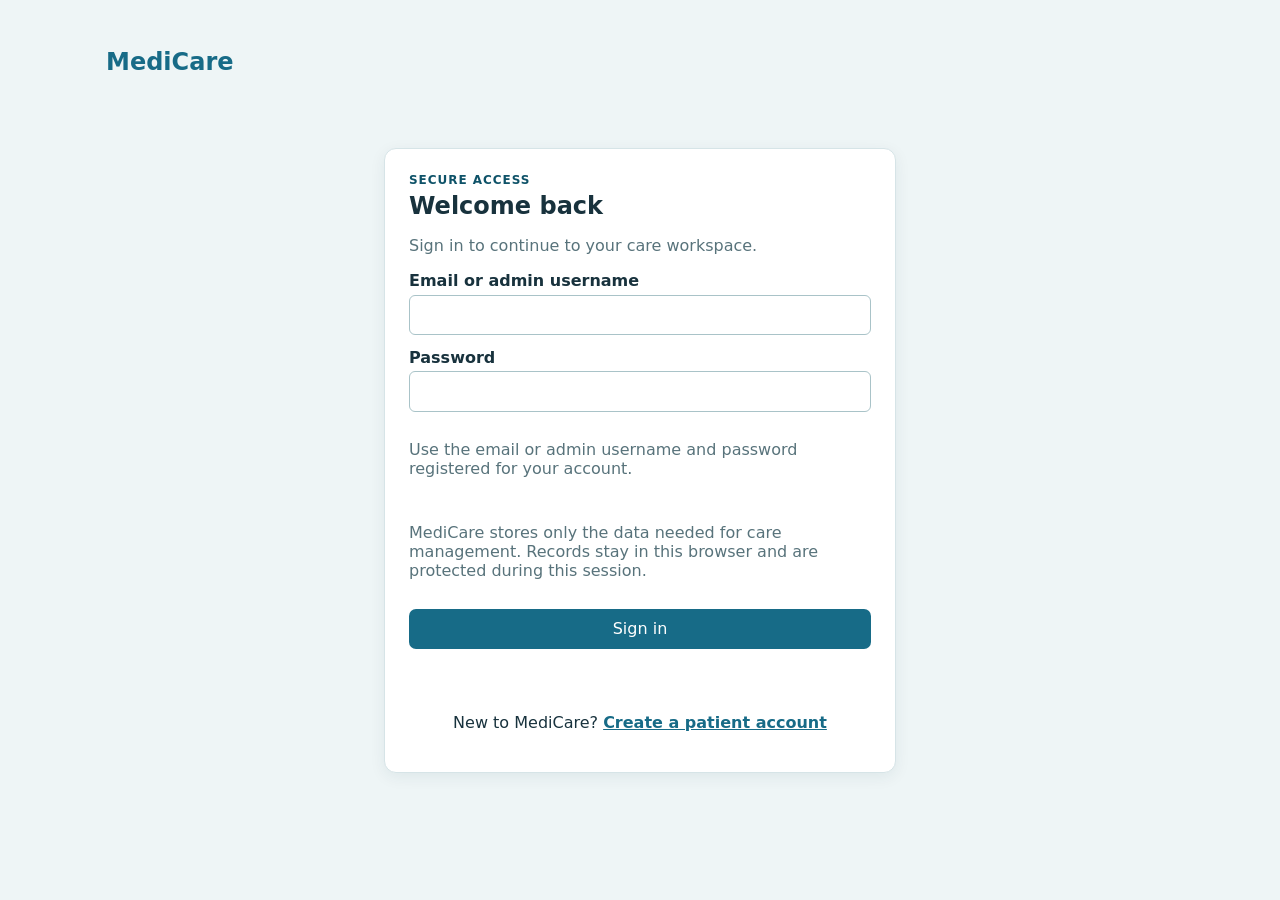
==== dashboard.html @ 5010ffb0 "Add files via upload" ====
<!doctype html>
<!-- Role templates are rendered into the workspace after sign-in. -->
<html lang="en">
<head>
  <meta charset="utf-8">
  <meta name="viewport" content="width=device-width, initial-scale=1">
  <meta name="theme-color" content="#176b87">
  <link rel="manifest" href="manifest.json">
  <link rel="stylesheet" href="styles.css?v=20261107-patient-sections">
  <title>MediCare</title>
</head>
<body>
  <header class="site-header">
    <div>
      <p class="eyebrow">CST2572 assessment</p>
      <h1>MediCare</h1>
      <p>Offline-ready patient records and appointment management.</p>
    </div>
    <div class="header-actions">
      <a class="header-link" href="index.html">Home</a>
      <span id="signed-in-as" class="status"></span>
      <button id="logout-button" type="button" class="secondary">Log out</button>
      <span id="connection-status" class="status">Checking connection...</span>
    </div>
  </header>

  <main>
    <section id="workspace-card" class="card">
      <div class="section-heading">
        <div>
          <p class="eyebrow">Your MediCare workspace</p>
          <h2 id="dashboard-welcome">Welcome</h2>
        </div>
        <span id="record-count" class="muted"></span>
      </div>
      <div id="workspace"></div>
    </section>
  </main>

  <template id="patient-template">
    <nav class="admin-tabs patient-tabs" aria-label="Patient sections">
      <button type="button" class="admin-tab active" data-patient-section="personal">Personal information</button>
      <button type="button" class="admin-tab" data-patient-section="care">Request care</button>
      <button type="button" class="admin-tab" data-patient-section="appointments">My appointments</button>
      <button type="button" class="admin-tab" data-patient-section="medicines">My medicines</button>
      <button type="button" class="admin-tab" data-patient-section="requests">My requests</button>
      <button type="button" class="admin-tab" data-patient-section="notes">Medical notes</button>
    </nav>

    <section class="patient-panel card" data-patient-panel="personal">
      <h3 id="patient-welcome">Personal information</h3>
      <div id="patient-details" class="details-grid"></div>
    </section>

    <section class="patient-panel card" data-patient-panel="care" hidden>
      <h3>Request care</h3>
      <p id="patient-request-message" class="message" aria-live="polite"></p>
      <div class="grid two-column">
        <div>
        <h4>Book an appointment</h4>
        <form id="appointment-form" class="stack">
          <label>Doctor <input id="patient-doctor" name="doctorName" type="search" list="patient-doctor-options" placeholder="Search and choose a doctor" autocomplete="off" required><datalist id="patient-doctor-options"></datalist><input name="doctorId" type="hidden"></label>
          <label>Date and time <input name="scheduledAt" type="datetime-local" required></label>
          <button type="submit">Book appointment</button>
        </form>
        </div>
        <div>
        <h4>Request a prescription</h4>
        <form id="prescription-request-form" class="stack">
          <label>Medicine <input id="request-medicine" name="medicineName" type="search" list="request-medicine-options" placeholder="Search and choose a medicine" autocomplete="off" required><datalist id="request-medicine-options"></datalist><input name="medicineId" type="hidden"></label>
          <label>Reason <textarea name="reason" required maxlength="300" placeholder="Explain why you need this medicine"></textarea></label>
          <button type="submit">Request prescription</button>
        </form>
        </div>
      </div>
    </section>

    <section class="patient-panel card" data-patient-panel="appointments" hidden>
      <h3>My appointments</h3>
      <div id="patient-appointments" class="list"></div>
    </section>

    <section class="patient-panel card" data-patient-panel="medicines" hidden>
      <h3>My medicines</h3>
      <div id="patient-medicines" class="list"></div>
    </section>

    <section class="patient-panel card" data-patient-panel="requests" hidden>
      <h3>My requests</h3>
      <div class="grid two-column">
        <div>
        <h4>Appointment requests</h4>
        <div id="patient-appointment-requests" class="list"></div>
        </div>
        <div>
        <h4>Prescription requests</h4>
        <div id="patient-prescription-requests" class="list"></div>
        </div>
      </div>
    </section>

    <section class="patient-panel card" data-patient-panel="notes" hidden>
      <h3>Medical notes</h3>
      <div id="patient-notes" class="list"></div>
    </section>
  </template>

  <template id="admin-template">
    <nav class="admin-tabs" aria-label="Administration sections">
      <button type="button" class="admin-tab active" data-admin-section="patients">Patients</button>
      <button type="button" class="admin-tab" data-admin-section="doctors">Doctor management</button>
      <button type="button" class="admin-tab" data-admin-section="activity">Login activity</button>
    </nav>
    <section class="admin-panel" data-admin-panel="patients">
      <h3>Patient management</h3>
      <div id="patient-list-view">
        <button id="add-patient" type="button">Add a new patient</button>
        <label>Search patients
          <input id="admin-patient-search" type="search" list="admin-patient-suggestions" placeholder="Type a patient's name">
          <datalist id="admin-patient-suggestions"></datalist>
        </label>
        <div id="admin-patients" class="list"></div>
      </div>
      <form id="patient-form" class="stack patient-form" hidden>
        <h4 id="patient-form-heading">Add a new patient</h4>
        <input type="hidden" name="id">
        <label>Name <input name="name" required maxlength="80"></label>
        <label>Address <input name="address" required maxlength="160"></label>
        <label>Telephone <input name="telephone" required pattern="[0-9]{7,20}"></label>
        <label>Date of birth <input name="dateOfBirth" type="date" required></label>
        <label>NHS number <input name="nhsNumber" required pattern="[0-9]{10}"></label>
        <button type="submit">Save patient</button>
      </form>
      <p id="admin-message" class="message" aria-live="polite"></p>
    </section>
    <section class="admin-panel" data-admin-panel="doctors" hidden>
      <h3>Doctor management</h3>
      <div id="doctor-list-view">
        <button id="add-doctor" type="button">Add a new doctor</button>
        <label>Search doctors
          <input id="admin-doctor-search" type="search" list="admin-doctor-suggestions" placeholder="Type a doctor's name">
          <datalist id="admin-doctor-suggestions"></datalist>
        </label>
        <div id="admin-doctors" class="list"></div>
      </div>
      <form id="doctor-form" class="grid patient-form" hidden>
        <h4 id="doctor-form-heading">Add a new doctor</h4>
        <input type="hidden" name="id">
        <label>Name <input name="name" required maxlength="80"></label>
        <label>Email <input name="email" type="email" required maxlength="120"></label>
        <label>Specialty <input name="specialty" required maxlength="80"></label>
        <label>Password <input id="doctor-password" name="password" type="password" minlength="12"></label>
        <label>Confirm password <input id="doctor-confirm-password" name="confirmPassword" type="password" minlength="12"></label>
        <button id="doctor-show-password" type="button" class="secondary">Show password</button>
        <button type="submit">Save doctor</button>
      </form>
      <p id="doctor-message" class="message" aria-live="polite"></p>
    </section>
    <section class="admin-panel" data-admin-panel="activity" hidden>
      <h3>Login activity</h3>
      <p class="muted">Recent sign-ins recorded in this browser.</p>
      <div id="admin-login-activity" class="list"></div>
    </section>
  </template>

  <template id="doctor-template">
    <nav class="admin-tabs doctor-tabs" aria-label="Doctor sections">
      <button type="button" class="admin-tab active" data-doctor-section="requests">My requests</button>
      <button type="button" class="admin-tab" data-doctor-section="records">Patient records</button>
    </nav>
    <section class="doctor-panel card" data-doctor-panel="requests">
      <h3>Requests for you</h3>
      <div id="doctor-appointment-requests" class="list"></div>
    </section>
    <section class="doctor-panel card" data-doctor-panel="records" hidden>
      <h3>Patient records</h3>
      <p class="muted">Choose a patient before adding medical records. Entries are saved under your doctor account.</p>
      <div class="grid two-column form-spacing">
        <label>Patient <input id="doctor-patient" type="search" list="doctor-patient-options" placeholder="Search and choose a patient" autocomplete="off" required><datalist id="doctor-patient-options"></datalist><input id="doctor-patient-id" type="hidden"></label>
      </div>
      <p id="doctor-message" class="message" aria-live="polite"></p>
      <div class="grid two-column">
        <div>
          <h3>Add clinical history / note</h3>
          <form id="note-form" class="stack">
            <label>Clinical note <textarea id="note-text" required maxlength="500"></textarea></label>
            <button type="submit">Save medical note</button>
          </form>
        </div>
        <div>
          <h3>Add medicine / treatment</h3>
          <form id="prescription-form" class="stack">
            <label>Medicine <input id="medicine-options" type="search" list="doctor-medicine-options" placeholder="Search and choose a medicine" autocomplete="off" required><datalist id="doctor-medicine-options"></datalist><input id="medicine-id" type="hidden"></label>
            <label>Treatment instructions <input id="medicine-instructions" required maxlength="200"></label>
            <button type="submit">Save prescription</button>
          </form>
        </div>
      </div>
      <h3>Patient medical history</h3>
      <div id="doctor-history" class="list"></div>
      <h3>Medical notes</h3>
      <div id="doctor-notes" class="list"></div>
      <h3>Prescriptions and treatments</h3>
      <div id="doctor-prescriptions" class="list"></div>
    </section>
  </template>

  <script type="module" src="app.js?v=20261107-audit-cleanup"></script>
</body>
</html>
---- styles.css ----
:root { color-scheme: light; font-family: system-ui, sans-serif; color: #18323d; background: #eef5f6; }
/* Shared layout rules keep the public and authenticated pages consistent. */
* { box-sizing: border-box; }
body { margin: 0; }
.site-header { display: flex; justify-content: space-between; gap: 1rem; align-items: center; padding: .7rem max(1rem, calc((100% - 1100px) / 2)); color: white; background: #176b87; }
.header-actions { display: flex; align-items: center; gap: 1rem; }
.header-link { color: white; font-weight: 700; }
main { max-width: 1100px; margin: 2rem auto; padding: 0 1rem; }
.card { background: white; border: 1px solid #d6e4e7; border-radius: 12px; padding: 1.5rem; margin-bottom: 1.5rem; box-shadow: 0 4px 16px #153b4512; }
.hero { display: grid; grid-template-columns: minmax(0, 1.2fr) minmax(280px, .8fr); gap: 2rem; align-items: center; padding: 2.5rem; background: linear-gradient(135deg, #e8f6f5, #d6edf0); color: #18323d; }
.hero h2 { max-width: 620px; font-size: clamp(1.8rem, 4vw, 3rem); margin-bottom: .8rem; }
.hero-copy { max-width: 620px; line-height: 1.6; }
.hero-eyebrow { color: #176b87; }
.button-link { display: inline-block; margin-top: .8rem; padding: .7rem 1rem; border-radius: 7px; color: #176b87; background: white; font-weight: 700; text-decoration: none; }
.feature-grid { display: grid; gap: .8rem; }
.feature-card { display: grid; gap: .3rem; padding: 1rem; border: 1px solid #ffffff44; border-radius: 9px; background: #ffffff18; }
.feature-card span { font-size: .9rem; line-height: 1.4; color: #e4f7fa; }
.section-heading, .form-actions { display: flex; justify-content: space-between; align-items: center; gap: 1rem; }
.eyebrow { margin: 0 0 .3rem; color: #0e5268; text-transform: uppercase; letter-spacing: .08em; font-size: .75rem; font-weight: 700; }
h1, h2, h3 { margin-top: 0; }
h1 { margin-bottom: .2rem; }
.status { padding: .4rem .7rem; border-radius: 999px; background: #ffffff2b; white-space: nowrap; }
.status.offline { background: #8f351e; }
.role-tabs { display: flex; gap: .5rem; margin: 1.5rem 0; border-bottom: 1px solid #d6e4e7; }
button { border: 0; border-radius: 7px; padding: .65rem 1rem; color: white; background: #176b87; cursor: pointer; font: inherit; }
button:hover { background: #0e5268; }
button.secondary, .role-tab { color: #176b87; background: #e2f0f2; }
.role-tab.active { color: white; background: #176b87; }
.admin-tabs { display: flex; flex-wrap: wrap; gap: .5rem; margin: 1rem 0 1.5rem; border-bottom: 1px solid #d6e4e7; padding-bottom: .75rem; }
.admin-tab.active { color: white; background: #176b87; }
.grid { display: grid; gap: 1rem; }
.two-column { grid-template-columns: repeat(auto-fit, minmax(250px, 1fr)); }
.patient-form { margin-bottom: 1.5rem; max-width: 34rem; }
.stack { display: grid; gap: .8rem; }
label { display: grid; gap: .3rem; font-weight: 600; }
input, textarea, select { width: 100%; padding: .6rem; border: 1px solid #a9c3c8; border-radius: 6px; font: inherit; }
textarea { min-height: 100px; resize: vertical; }
.list { display: grid; gap: .6rem; }
.list-item { padding: .8rem; border: 1px solid #d6e4e7; border-radius: 7px; background: #f8fbfb; }
.list-item p { margin: .2rem 0; }
.muted { color: #58737b; }
.patient-summary { margin-top: 1rem; }
.patient-dashboard { background: transparent; border: 0; box-shadow: none; padding: 0; }
.patient-tabs { margin-top: 0; }
.patient-panel { margin-bottom: 1rem; }
.patient-panel h4 { margin-top: 0; }
.details-grid { display: grid; grid-template-columns: repeat(auto-fit, minmax(160px, 1fr)); gap: 1rem; }
dt { color: #58737b; font-size: .85rem; }
dd { margin: .2rem 0 0; font-weight: 600; }
small { font-size: .8rem; }
@media (max-width: 700px) { .hero { grid-template-columns: 1fr; } }
@media (max-width: 600px) { .site-header { display: block; } .header-actions { display: block; } .header-link, .status { display: inline-block; margin-top: 1rem; } }

/* Keep record details easy to scan. */
.message { color: #176b87; min-height: 1.5rem; font-weight: 600; }
.form-spacing { margin-bottom: 1.5rem; }
#doctor-history, #doctor-notes, #doctor-prescriptions { margin-bottom: 1.5rem; }
.list-item button { margin-top: .5rem; margin-right: .3rem; }
.list-item small { display: block; margin-top: .25rem; }
.record-details { padding: .8rem 1rem; }
.record-details summary { cursor: pointer; font-weight: 700; }
.record-details summary::marker { color: #176b87; }
.record-details[open] { background: white; }
.record-details p { line-height: 1.5; }
.appointment-time { font-size: 1.05rem; font-weight: 600; }
main[hidden], #login-panel[hidden], .site-header[hidden] {
  display: none;
}
[hidden] {
  display: none !important;
}

.auth-panel {
  max-width: 32rem;
  margin: 3rem auto;
}

.auth-layout { max-width: 36rem; margin: 0 auto; padding: 3rem 1rem; }
.brand-link { display: inline-block; margin-bottom: 1.5rem; color: #176b87; font-size: 1.5rem; font-weight: 800; text-decoration: none; }
.public-page main { max-width: 1100px; }
.public-page .site-header { margin-bottom: 2rem; }
.landing-hero { min-height: 420px; }
.hero-actions { display: flex; align-items: center; gap: 1rem; margin-top: 1.2rem; }
.button-link.compact { margin-top: 0; }
.site-header h1 { font-size: 1.5rem; }
.site-header .button-link { padding: .5rem .75rem; }
.text-link { color: white; font-weight: 700; }
.public-page .text-link { color: #176b87; }
.primary-action { color: white; background: #176b87; }
.primary-action:hover { background: #0e5268; }
.three-column { grid-template-columns: repeat(auto-fit, minmax(210px, 1fr)); }
.step-number { color: #176b87; font-weight: 800; letter-spacing: .08em; }
.public-footer { padding: 1.5rem; color: #58737b; text-align: center; }
.hero-preview { padding: 1.25rem; border: 1px solid #ffffff3d; border-radius: 16px; background: #062f3c66; box-shadow: 0 18px 40px #062f3c33; }
.preview-topline, .preview-note { display: flex; align-items: center; gap: .5rem; font-size: .8rem; color: #d7f4f6; }
.preview-status { margin-left: auto; padding: .2rem .5rem; border-radius: 999px; color: #d8f8e8; background: #2e9b6b66; }
.preview-dot { width: .55rem; height: .55rem; border-radius: 50%; background: #72ddb0; }
.preview-welcome { margin: 2rem 0 1rem; font-size: 1.35rem; font-weight: 700; }
.preview-grid { display: grid; grid-template-columns: 1fr 1fr; gap: .7rem; }
.preview-card { display: grid; gap: .35rem; padding: .85rem; border-radius: 10px; background: #ffffffeb; color: #18323d; }
.preview-card span, .preview-card small { color: #58737b; }
.preview-note { margin-top: 1rem; }
.preview-note span { display: grid; width: 1.3rem; height: 1.3rem; place-items: center; border-radius: 50%; color: #176b87; background: #d9f3f2; font-weight: 800; }
.landing-section { margin: 3rem 0; }
.landing-section-heading { margin-bottom: 1.25rem; }
.landing-section-heading h2 { margin-bottom: 0; }
.service-card { display: flex; flex-direction: column; min-height: 245px; margin-bottom: 0; }
.service-card h3 { margin: .9rem 0 .4rem; }
.service-card p { margin-top: 0; line-height: 1.55; }
.service-card a { margin-top: auto; color: #176b87; font-weight: 700; text-decoration: none; }
.service-icon { display: grid; width: 2.4rem; height: 2.4rem; place-items: center; border-radius: 9px; color: white; background: #176b87; font-size: .8rem; font-weight: 800; }
.workflow-card { padding: 2rem; }
.workflow-steps { display: grid; grid-template-columns: repeat(3, 1fr); gap: 2rem; }
.workflow-steps article { position: relative; }
.workflow-steps article:not(:last-child)::after { position: absolute; top: .65rem; right: -1.25rem; width: 2rem; height: 1px; background: #c2dadd; content: ""; }
.workflow-steps h3 { margin: .7rem 0 .4rem; }
.workflow-steps p { margin: 0; line-height: 1.5; }
.privacy-strip { display: flex; justify-content: center; flex-wrap: wrap; gap: .5rem 1rem; margin: 2rem auto; padding: 1rem; border: 1px solid #d6e4e7; border-radius: 10px; color: #58737b; background: #f8fbfb; text-align: center; }
.privacy-strip strong { color: #18323d; }
.contact-prompt { display: flex; justify-content: center; flex-wrap: wrap; gap: .5rem 1rem; margin: 1rem auto 2.5rem; color: #58737b; text-align: center; }
.contact-prompt strong { color: #176b87; }
.public-page .landing-section { max-width: 1000px; margin-right: auto; margin-left: auto; }
.public-page .service-card { border-top: 4px solid #176b87; box-shadow: 0 8px 24px #153b4512; }
.info-section { max-width: 1000px; margin: 3rem auto; }
.info-grid { display: grid; grid-template-columns: repeat(3, 1fr); gap: 1rem; }
.info-item { display: flex; gap: .8rem; padding: 1.15rem; border: 1px solid #d6e4e7; border-radius: 10px; background: white; }
.info-item h3 { margin: 0 0 .4rem; font-size: 1rem; }
.info-item p { margin: 0; line-height: 1.5; }
.info-mark { display: grid; flex: 0 0 1.8rem; width: 1.8rem; height: 1.8rem; place-items: center; border-radius: 50%; color: white; background: #176b87; font-weight: 800; }
.auth-switch { margin-top: 1.5rem; text-align: center; }
.auth-switch a { color: #176b87; font-weight: 700; }

.checkbox-label {
  display: flex;
  gap: 0.5rem;
  align-items: flex-start;
}
.checkbox-label input {
  width: auto;
  flex: 0 0 auto;
  margin-top: 0.2rem;
}
@media (max-width: 700px) { .workflow-steps { grid-template-columns: 1fr; gap: 1.25rem; } .workflow-steps article:not(:last-child)::after { display: none; } }
@media (max-width: 700px) { .info-grid { grid-template-columns: 1fr; } }
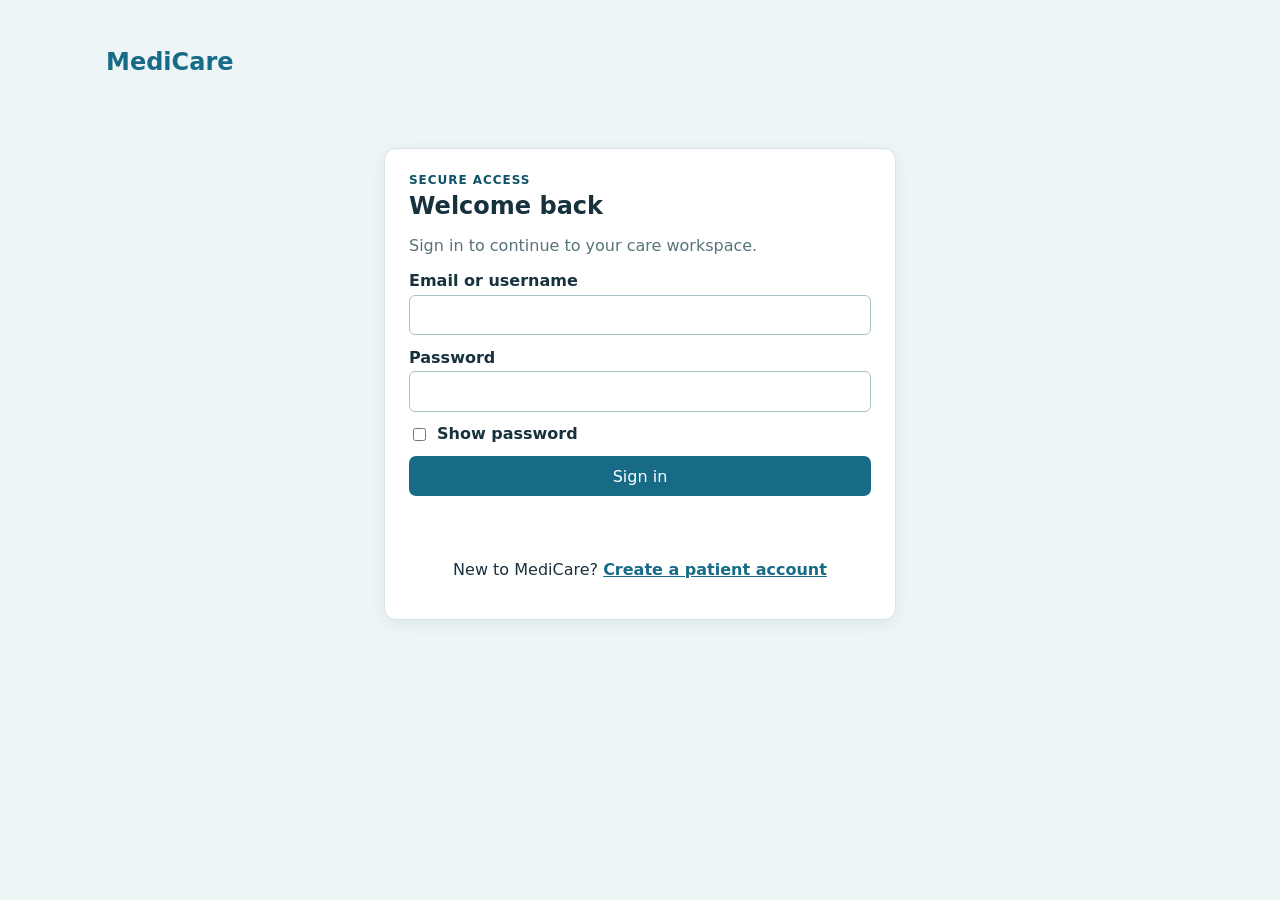
==== commit d3e84731: "Add files via upload" ====
--- a/dashboard.html
+++ b/dashboard.html
@@ -6,24 +6,23 @@
   <meta name="viewport" content="width=device-width, initial-scale=1">
   <meta name="theme-color" content="#176b87">
   <link rel="manifest" href="manifest.json">
-  <link rel="stylesheet" href="styles.css?v=20261107-patient-sections">
+  <link rel="stylesheet" href="styles.css?v=20261107-account-header">
   <title>MediCare</title>
 </head>
 <body>
+  <!-- The dashboard header stays visible while role content changes below. -->
   <header class="site-header">
     <div>
-      <p class="eyebrow">CST2572 assessment</p>
       <h1>MediCare</h1>
-      <p>Offline-ready patient records and appointment management.</p>
     </div>
-    <div class="header-actions">
+    <nav class="header-actions" aria-label="Account navigation">
       <a class="header-link" href="index.html">Home</a>
       <span id="signed-in-as" class="status"></span>
       <button id="logout-button" type="button" class="secondary">Log out</button>
-      <span id="connection-status" class="status">Checking connection...</span>
-    </div>
+    </nav>
   </header>
 
+  <!-- JavaScript fills the workspace with the signed-in user's role template. -->
   <main>
     <section id="workspace-card" class="card">
       <div class="section-heading">
@@ -33,10 +32,12 @@
         </div>
         <span id="record-count" class="muted"></span>
       </div>
+      <p class="muted">MediCare stores only the data needed for care management. Records stay in this browser and are protected during your signed-in session.</p>
       <div id="workspace"></div>
     </section>
   </main>
 
+  <!-- Patient actions are grouped into separate tabs for easier scanning. -->
   <template id="patient-template">
     <nav class="admin-tabs patient-tabs" aria-label="Patient sections">
       <button type="button" class="admin-tab active" data-patient-section="personal">Personal information</button>
@@ -105,6 +106,7 @@
     </section>
   </template>
 
+  <!-- Administrators manage people and review local login activity. -->
   <template id="admin-template">
     <nav class="admin-tabs" aria-label="Administration sections">
       <button type="button" class="admin-tab active" data-admin-section="patients">Patients</button>
@@ -163,6 +165,7 @@
     </section>
   </template>
 
+  <!-- Doctors review requests and add patient clinical records. -->
   <template id="doctor-template">
     <nav class="admin-tabs doctor-tabs" aria-label="Doctor sections">
       <button type="button" class="admin-tab active" data-doctor-section="requests">My requests</button>
@@ -205,6 +208,6 @@
     </section>
   </template>
 
-  <script type="module" src="app.js?v=20261107-audit-cleanup"></script>
+  <script type="module" src="app.js?v=20261107-account-header"></script>
 </body>
 </html>
--- a/styles.css
+++ b/styles.css
@@ -1,4 +1,5 @@
 :root { color-scheme: light; font-family: system-ui, sans-serif; color: #18323d; background: #eef5f6; }
+/* Shared layout and typography keep every page visually consistent. */
 /* Shared layout rules keep the public and authenticated pages consistent. */
 * { box-sizing: border-box; }
 body { margin: 0; }
@@ -7,6 +8,7 @@
 .header-link { color: white; font-weight: 700; }
 main { max-width: 1100px; margin: 2rem auto; padding: 0 1rem; }
 .card { background: white; border: 1px solid #d6e4e7; border-radius: 12px; padding: 1.5rem; margin-bottom: 1.5rem; box-shadow: 0 4px 16px #153b4512; }
+/* The landing hero introduces the service before sign-in. */
 .hero { display: grid; grid-template-columns: minmax(0, 1.2fr) minmax(280px, .8fr); gap: 2rem; align-items: center; padding: 2.5rem; background: linear-gradient(135deg, #e8f6f5, #d6edf0); color: #18323d; }
 .hero h2 { max-width: 620px; font-size: clamp(1.8rem, 4vw, 3rem); margin-bottom: .8rem; }
 .hero-copy { max-width: 620px; line-height: 1.6; }
@@ -26,6 +28,7 @@
 button:hover { background: #0e5268; }
 button.secondary, .role-tab { color: #176b87; background: #e2f0f2; }
 .role-tab.active { color: white; background: #176b87; }
+/* Role tabs separate large workspaces into focused sections. */
 .admin-tabs { display: flex; flex-wrap: wrap; gap: .5rem; margin: 1rem 0 1.5rem; border-bottom: 1px solid #d6e4e7; padding-bottom: .75rem; }
 .admin-tab.active { color: white; background: #176b87; }
 .grid { display: grid; gap: 1rem; }
@@ -35,6 +38,7 @@
 label { display: grid; gap: .3rem; font-weight: 600; }
 input, textarea, select { width: 100%; padding: .6rem; border: 1px solid #a9c3c8; border-radius: 6px; font: inherit; }
 textarea { min-height: 100px; resize: vertical; }
+/* Lists use a shared card style for patients, requests, and records. */
 .list { display: grid; gap: .6rem; }
 .list-item { padding: .8rem; border: 1px solid #d6e4e7; border-radius: 7px; background: #f8fbfb; }
 .list-item p { margin: .2rem 0; }
